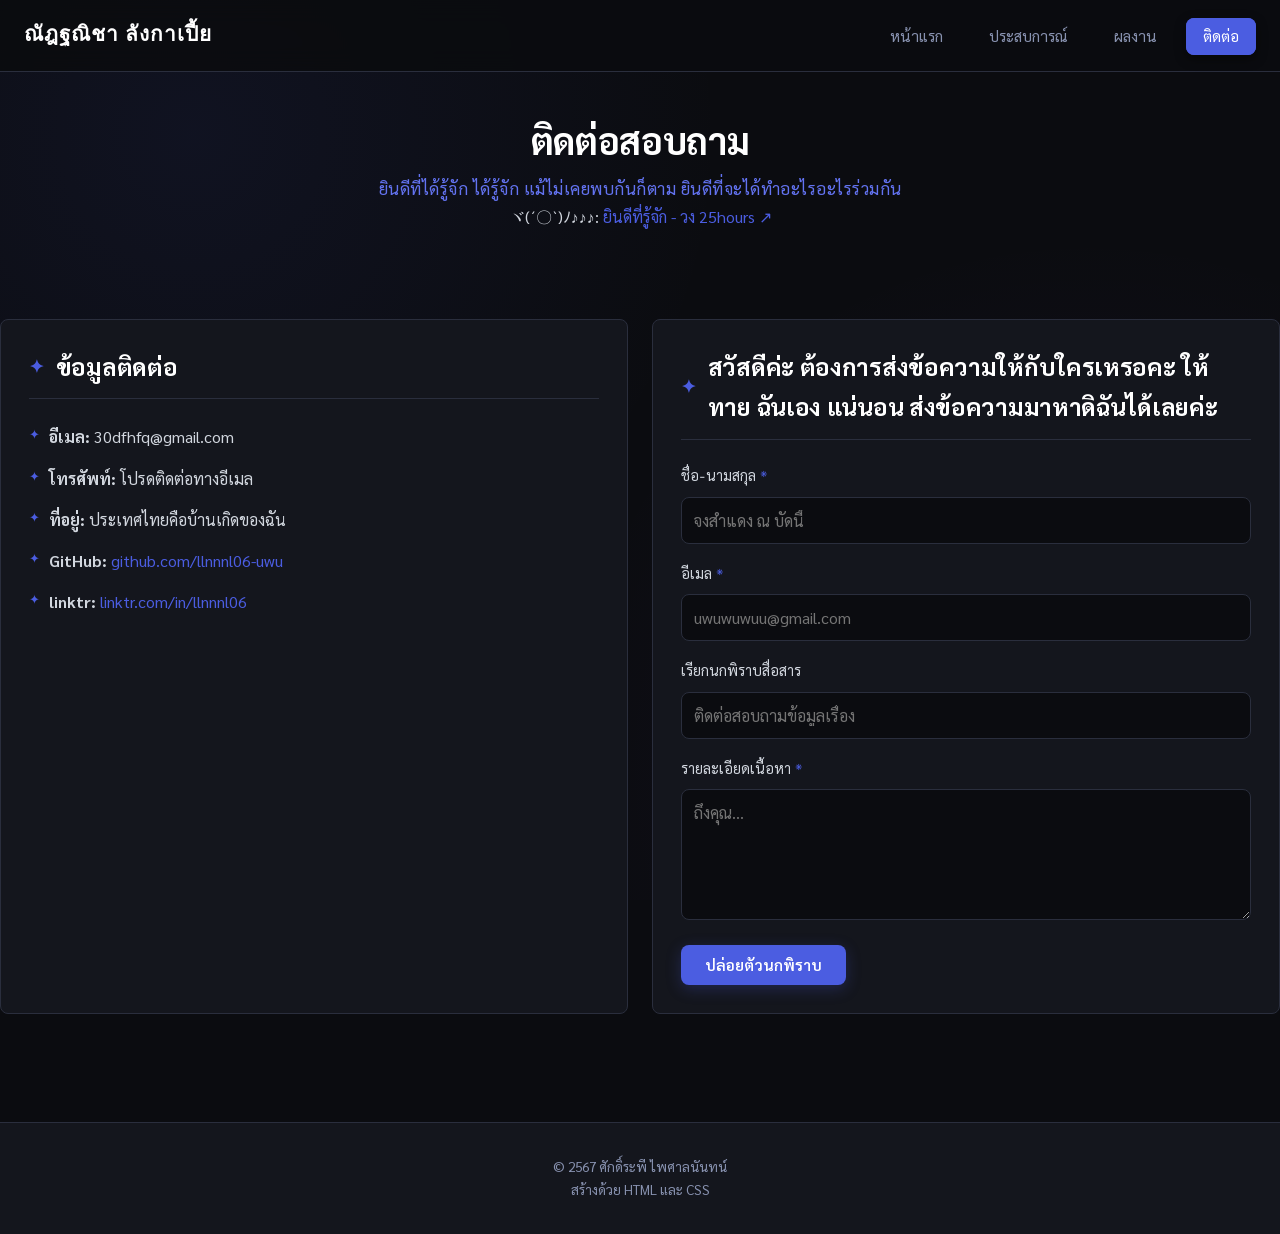
==== contact.html @ b5c0339c "สร้างเว็บไซต์ Resume 4 หน้า" ====
<!DOCTYPE html>
<html lang="th">
<head>
<meta charset="UTF-8">
<meta name="viewport" content="width=device-width, initial-scale=1.0">
<title>ช่องทางการติดต่อ | ณัฎฐณิชา ลังกาเปี้ย</title>
<link rel="stylesheet" href="style.css">
</head>
<body>

<header class="site-header">
<a href="index.html" class="logo">ณัฎฐณิชา ลังกาเปี้ย</a>
<nav class="site-nav">
<ul>
<li><a href="index.html">หน้าแรก</a></li>
<li><a href="experience.html">ประสบการณ์</a></li>
<li><a href="projects.html">ผลงาน</a></li>
<li><a href="contact.html" class="active">ติดต่อ</a></li>
</ul>
</nav>
</header>

<main>
<section class="page-head">
<h1>ติดต่อสอบถาม</h1>
<p class="tagline">ยินดีที่ได้รู้จัก ได้รู้จัก แม้ไม่เคยพบกันก็ตาม ยินดีที่จะได้ทำอะไรอะไรร่วมกัน</p>

<!-- แถบปุ่มฟังเพลงสไตล์ Vintage Terminal -->
<div class="audio-track-box">
  <span class="track-status">ヾ(´〇`)ﾉ♪♪♪:</span>
  <a href="https://youtu.be/Whu6oBYdYvk?si=lmOEUmgwyLupauwV" target="_blank" rel="noopener noreferrer" class="track-link">
    ยินดีที่รู้จัก - วง 25hours ↗
  </a>
</div>
</section>
</main>

<div class="two-col contact-layout">
<section class="col">
<h2>ข้อมูลติดต่อ</h2>
<ul class="contact-info">
<li><strong>อีเมล:</strong> 30dfhfq@gmail.com</li>
<li><strong>โทรศัพท์:</strong> โปรดติดต่อทางอีเมล</li>
<li><strong>ที่อยู่:</strong> ประเทศไทยคือบ้านเกิดของฉัน</li>
<li><strong>GitHub:</strong> <a href="https://github.com/llnnnl06-uwu" target="_blank" rel="noopener">github.com/llnnnl06-uwu</a></li>
<li><strong>linktr:</strong> <a href="https://linktr.ee/llnnnl06" target="_blank" rel="noopener">linktr.com/in/llnnnl06</a></li>
</ul>
</section>

<section class="col">
<h2>สวัสดีค่ะ ต้องการส่งข้อความให้กับใครเหรอคะ ให้ทาย ฉันเอง แน่นอน ส่งข้อความมาหาดิฉันได้เลยค่ะ</h2>
<form action="https://formspree.io/f/sample" method="POST" class="contact-form">
<div class="form-group">
<label for="name">ชื่อ-นามสกุล <span class="required">*</span></label>
<input type="text" id="name" name="name" required placeholder="จงสำแดง ณ บัดนี้">
</div>

<div class="form-group">
<label for="email">อีเมล <span class="required">*</span></label>
<input type="email" id="email" name="email" required placeholder="uwuwuwuu@gmail.com">
</div>

<div class="form-group">
<label for="subject">เรียกนกพิราบสื่อสาร</label>
<input type="text" id="subject" name="subject" placeholder="ติดต่อสอบถามข้อมูลเรื่อง">
</div>

<div class="form-group">
<label for="message">รายละเอียดเนื้อหา <span class="required">*</span></label>
<textarea id="message" name="message" rows="5" required placeholder="ถึงคุณ..."></textarea>
</div>

<button type="submit" class="btn">ปล่อยตัวนกพิราบ</button>
</form>
</section>
</div>
</main>

<footer class="site-footer">
<p>&copy; 2567 ศักดิ์ระพี ไพศาลนันทน์</p>
<p>สร้างด้วย HTML และ CSS</p>
</footer>

</body>
</html>
---- style.css ----
/* ==========================================================================
   1. Reset & Emo / Dark Alt-Modern Aesthetic
   ========================================================================== */

@import url('https://fonts.googleapis.com/css2?family=Cinzel:wght@700&family=Space+Grotesk:wght@400;500;600;700&family=Sarabun:wght@300;400;600&display=swap');

* {
  margin: 0;
  padding: 0;
  box-sizing: border-box;
}

:root {
  --bg: #0b0c10;             /* ดำเข้มสนิท */
  --surface: #14161d;        /* ดำเทา Onyx */
  --surface-card: #1a1d26;   /* เทาเข้มโปร่ง */
  --text: #d2d7df;           /* ขาวเทาเงิน */
  --text-muted: #8892b0;     /* เทาอมสโมค */
  
  --brand: #4b5de1;          /* น้ำเงินม่วง Indigo / Alt-Rock */
  --brand-hover: #6373f1;    /* น้ำเงินสว่างขึ้นเมื่อชี้ */
  --accent-purple: #8338ec;  /* ม่วงดาร์กอินดี้ */
  --border: #2a2e3d;         /* ขอบเทาเงินเข้ม */
  --border-active: #4b5de1aa;

  --gap: 24px;
  --radius: 8px;
  --max-width: 1100px;

  --font-heading: 'Space Grotesk', 'Sarabun', sans-serif;
  --font-art: 'Cinzel', serif;
  --font-body: 'Sarabun', sans-serif;
}

body {
  font-family: var(--font-body);
  color: var(--text);
  background-color: var(--bg);
  /* พื้นหลังติดเอฟเฟกต์เกรน/แสงออร่าลึกๆ */
  background-image: 
    radial-gradient(circle at 15% 15%, #4b5de115 0%, transparent 40%),
    radial-gradient(circle at 85% 85%, #8338ec12 0%, transparent 40%),
    linear-gradient(to bottom, #0b0c10dd, #0b0c10);
  background-attachment: fixed;
  line-height: 1.7;
}

img {
  max-width: 100%;
  height: auto;
  display: block;
}

a {
  color: var(--brand);
  text-decoration: none;
  transition: all 0.25s ease;
}

a:hover {
  color: var(--brand-hover);
  text-shadow: 0 0 10px #4b5de188;
}

/* ==========================================================================
   2. Headings & Typography
   ========================================================================== */

main {
  max-width: var(--max-width);
  margin: 0 auto;
  padding: 40px 20px;
}

section {
  margin-bottom: 48px;
}

h1, h2, h3 {
  font-family: var(--font-heading);
  color: #ffffff;
  letter-spacing: -0.3px;
}

h1 {
  font-size: 2.3rem;
  font-weight: 700;
}

h2 {
  font-size: 1.5rem;
  border-bottom: 1px solid var(--border);
  padding-bottom: 10px;
  margin-bottom: 24px;
  display: flex;
  align-items: center;
  gap: 12px;
}

h2::before {
  content: '✦';
  color: var(--brand);
  font-size: 1.1rem;
}

h3 {
  font-size: 1.2rem;
  color: #fff;
}

.page-head {
  text-align: center;
  margin-bottom: 48px;
}

.tagline {
  font-size: 1.05rem;
  color: var(--brand-hover);
  font-family: var(--font-heading);
  letter-spacing: 0.5px;
}

/* ==========================================================================
   3. Header & Navigation Menu
   ========================================================================== */

.site-header {
  background-color: #0b0c10ee;
  backdrop-filter: blur(12px);
  border-bottom: 1px solid var(--border);
  padding: 18px 24px;
  display: flex;
  justify-content: space-between;
  align-items: center;
  position: sticky;
  top: 0;
  z-index: 100;
}

.logo {
  font-family: var(--font-art);
  font-weight: 700;
  font-size: 1.3rem;
  color: #ffffff;
  letter-spacing: 1px;
}

.logo:hover {
  color: var(--brand);
  text-shadow: none;
}

.site-nav ul {
  display: flex;
  list-style: none;
  gap: 12px;
}

.site-nav a {
  font-family: var(--font-heading);
  font-size: 0.95rem;
  padding: 8px 16px;
  border-radius: var(--radius);
  color: var(--text-muted);
  border: 1px solid transparent;
}

.site-nav a:hover,
.site-nav a.active {
  color: #ffffff;
  background-color: var(--surface-card);
  border-color: var(--border);
  box-shadow: 0 4px 12px rgba(0, 0, 0, 0.4);
}

.site-nav a.active {
  border-color: var(--brand);
  color: #ffffff;
  background-color: var(--brand);
}

/* ==========================================================================
   4. Hero & About Cards
   ========================================================================== */

.hero {
  display: flex;
  align-items: center;
  gap: 36px;
  background-color: var(--surface);
  padding: 36px;
  border-radius: var(--radius);
  border: 1px solid var(--border);
  position: relative;
  box-shadow: 0 10px 30px rgba(0, 0, 0, 0.5);
}

.hero::before {
  content: '';
  position: absolute;
  top: 0; left: 0; width: 100%; height: 3px;
  background: linear-gradient(90deg, var(--brand), var(--accent-purple), transparent);
  border-radius: var(--radius) var(--radius) 0 0;
}

.avatar {
  width: 170px;
  height: 170px;
  border-radius: 12px;
  object-fit: cover;
  border: 2px solid var(--border);
  filter: contrast(105%) grayscale(15%);
  box-shadow: 0 8px 20px rgba(0,0,0,0.6);
  transition: transform 0.3s ease, border-color 0.3s ease;
}

.avatar:hover {
  transform: scale(1.02);
  border-color: var(--brand);
}

.hero-text .btn {
  margin-top: 20px;
}

.btn {
  font-family: var(--font-heading);
  display: inline-block;
  background-color: var(--brand);
  color: #ffffff;
  padding: 10px 24px;
  border-radius: var(--radius);
  border: none;
  cursor: pointer;
  font-size: 0.95rem;
  font-weight: 600;
  box-shadow: 0 4px 15px #4b5de140;
  transition: all 0.25s ease;
}

.btn:hover {
  background-color: var(--brand-hover);
  color: #ffffff;
  transform: translateY(-2px);
  box-shadow: 0 6px 20px #4b5de166;
}

.two-col {
  display: flex;
  gap: var(--gap);
}

.col {
  flex: 1;
  background-color: var(--surface);
  padding: 28px;
  border-radius: var(--radius);
  border: 1px solid var(--border);
}

.col ul {
  list-style: none;
}

.col li {
  margin-bottom: 8px;
  position: relative;
  padding-left: 20px;
}

.col li::before {
  content: '✦';
  position: absolute;
  left: 0;
  color: var(--brand);
  font-size: 0.8rem;
}

/* ==========================================================================
   5. Skill & Project Cards
   ========================================================================== */

.skill-grid {
  display: grid;
  grid-template-columns: repeat(auto-fit, minmax(220px, 1fr));
  gap: var(--gap);
}

.skill-card {
  background-color: var(--surface);
  padding: 24px;
  border-radius: var(--radius);
  border: 1px solid var(--border);
  transition: all 0.3s ease;
}

.skill-card:hover {
  border-color: var(--brand);
  transform: translateY(-4px);
  box-shadow: 0 8px 24px rgba(75, 93, 225, 0.2);
}

.project-grid {
  display: grid;
  grid-template-columns: repeat(auto-fit, minmax(280px, 1fr));
  gap: var(--gap);
}

.project-card {
  background-color: var(--surface);
  border-radius: var(--radius);
  border: 1px solid var(--border);
  overflow: hidden;
  display: flex;
  flex-direction: column;
  transition: all 0.3s ease;
}

.project-card:hover {
  border-color: var(--border-active);
  transform: translateY(-4px);
}

.project-card img {
  width: 100%;
  height: 190px;
  object-fit: cover;
  border-bottom: 1px solid var(--border);
  filter: contrast(105%) brightness(90%);
}

.project-body {
  padding: 24px;
  display: flex;
  flex-direction: column;
  flex: 1;
}

.tech-list {
  display: flex;
  flex-wrap: wrap;
  gap: 8px;
  list-style: none;
  margin: 14px 0;
}

.tech-list li {
  font-family: var(--font-heading);
  background-color: #4b5de115;
  color: var(--brand-hover);
  border: 1px solid #4b5de133;
  padding: 3px 10px;
  border-radius: 20px;
  font-size: 0.8rem;
}

.project-links {
  margin-top: auto;
  display: flex;
  gap: 16px;
  font-family: var(--font-heading);
  font-size: 0.9rem;
}

/* ==========================================================================
   6. Timeline & Dark Table
   ========================================================================== */

.timeline {
  border-left: 2px solid var(--border);
  padding-left: 24px;
  margin-left: 12px;
}

.timeline-item {
  position: relative;
  margin-bottom: 28px;
}

.timeline-item::before {
  content: '';
  position: absolute;
  left: -31px;
  top: 6px;
  width: 12px;
  height: 12px;
  border-radius: 50%;
  background-color: var(--brand);
  box-shadow: 0 0 10px var(--brand);
}

.period {
  font-family: var(--font-heading);
  font-size: 0.85rem;
  color: var(--brand-hover);
  font-weight: 600;
}

.grade-table {
  width: 100%;
  border-collapse: collapse;
  background-color: var(--surface);
  border-radius: var(--radius);
  border: 1px solid var(--border);
  overflow: hidden;
}

.grade-table caption {
  font-family: var(--font-heading);
  text-align: left;
  color: var(--text-muted);
  margin-bottom: 10px;
}

.grade-table th,
.grade-table td {
  padding: 14px 18px;
  text-align: left;
  border-bottom: 1px solid var(--border);
}

.grade-table th {
  font-family: var(--font-heading);
  background-color: var(--surface-card);
  color: #ffffff;
}

/* ==========================================================================
   7. Form Controls (Contact)
   ========================================================================== */

.contact-form .form-group {
  margin-bottom: 18px;
}

.contact-form label {
  font-family: var(--font-heading);
  display: block;
  margin-bottom: 8px;
  font-size: 0.9rem;
  color: var(--text);
}

.contact-form input,
.contact-form textarea {
  width: 100%;
  padding: 12px;
  background-color: var(--bg);
  border: 1px solid var(--border);
  border-radius: var(--radius);
  color: #ffffff;
  font-family: inherit;
  font-size: 1rem;
  transition: border-color 0.25s ease;
}

.contact-form input:focus,
.contact-form textarea:focus {
  outline: none;
  border-color: var(--brand);
  box-shadow: 0 0 12px #4b5de133;
}

.required {
  color: var(--brand);
}

.contact-info {
  list-style: none;
}

.contact-info li {
  margin-bottom: 14px;
}

/* ==========================================================================
   8. Footer & Mobile Responsive
   ========================================================================== */

.site-footer {
  text-align: center;
  padding: 32px 20px;
  background-color: var(--surface);
  border-top: 1px solid var(--border);
  color: var(--text-muted);
  font-size: 0.85rem;
  margin-top: 60px;
}

@media (max-width: 768px) {
  .site-header { flex-direction: column; gap: 16px; text-align: center; }
  .hero { flex-direction: column; text-align: center; }
  .two-col { flex-direction: column; }
}

@media (max-width: 480px) {
  .grade-table { display: block; overflow-x: auto; white-space: nowrap; }
}
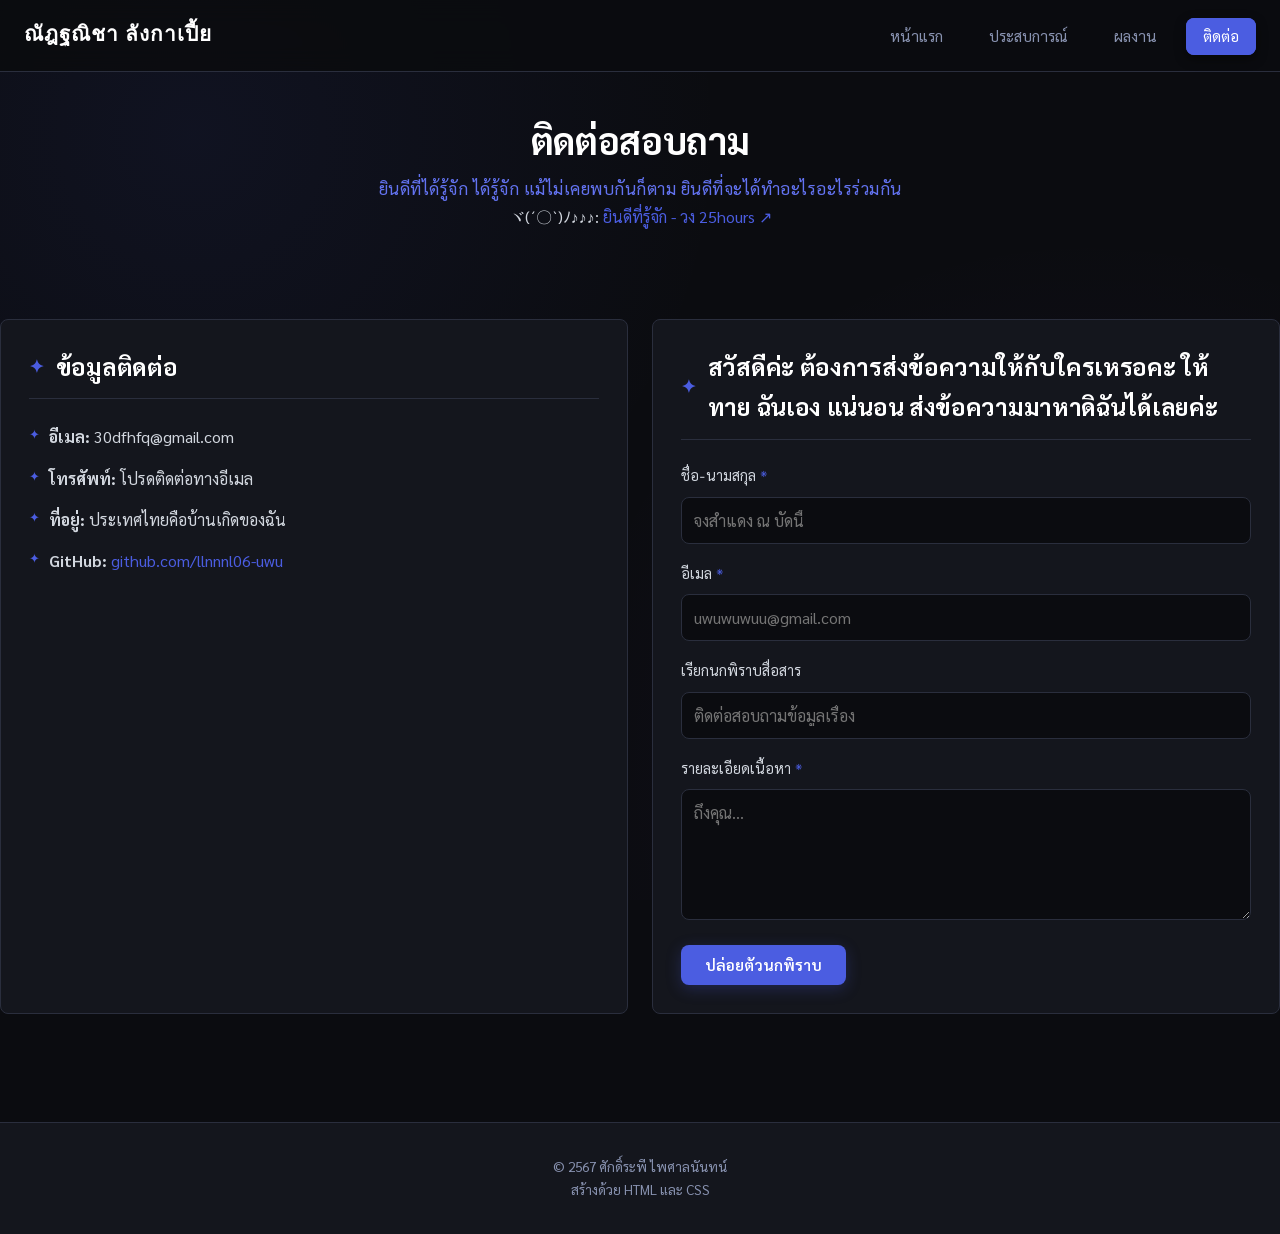
==== commit 32aca1aa: "อัปเดตข้อมูลไฟล์ใหม่" ====
--- a/contact.html
+++ b/contact.html
@@ -43,7 +43,6 @@
 <li><strong>โทรศัพท์:</strong> โปรดติดต่อทางอีเมล</li>
 <li><strong>ที่อยู่:</strong> ประเทศไทยคือบ้านเกิดของฉัน</li>
 <li><strong>GitHub:</strong> <a href="https://github.com/llnnnl06-uwu" target="_blank" rel="noopener">github.com/llnnnl06-uwu</a></li>
-<li><strong>linktr:</strong> <a href="https://linktr.ee/llnnnl06" target="_blank" rel="noopener">linktr.com/in/llnnnl06</a></li>
 </ul>
 </section>
 
